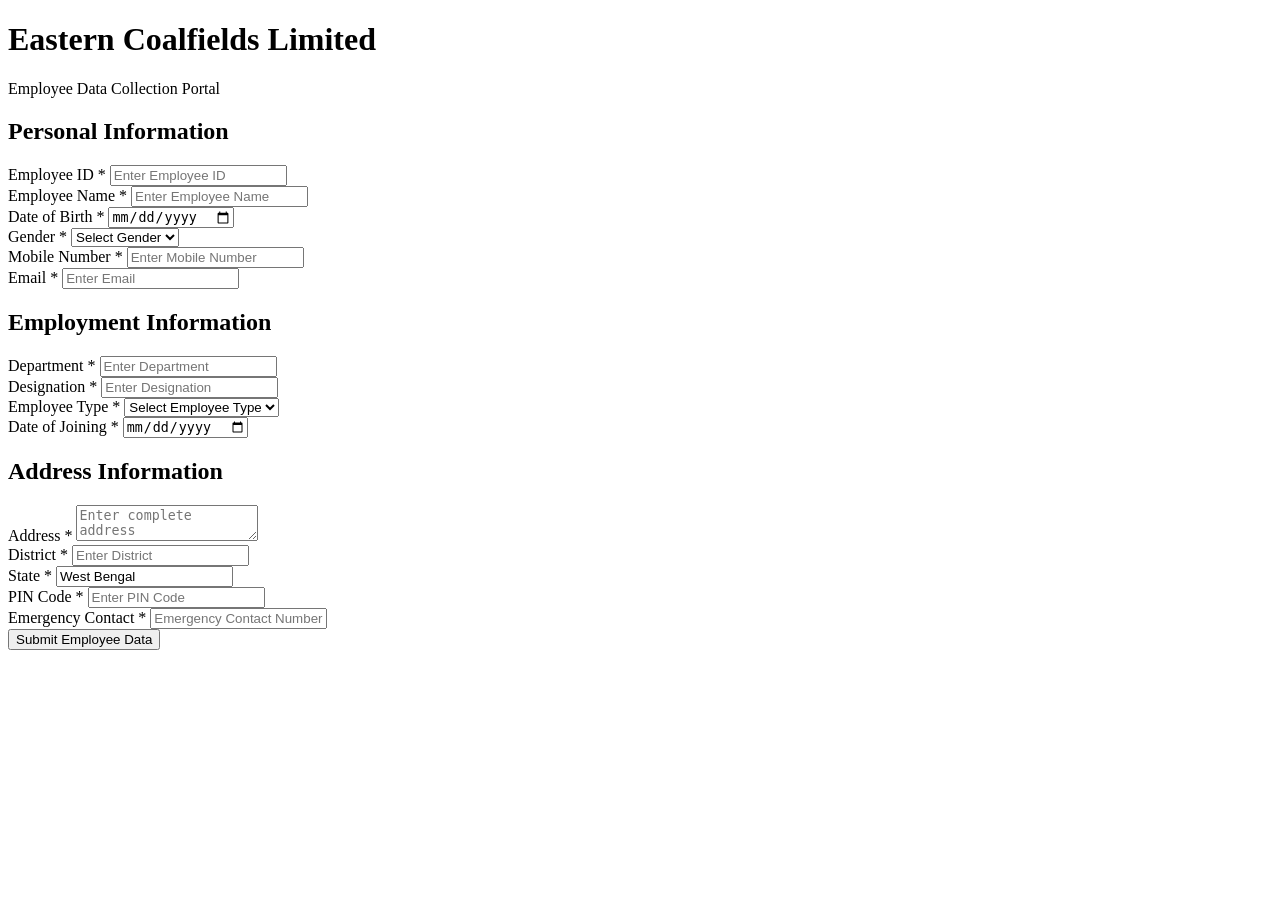
==== templates/index.html @ 5956aa40 "Update database connection and employee form" ====
<!DOCTYPE html>
<html lang="en">

<head>
    <meta charset="UTF-8">
    <meta name="viewport" content="width=device-width, initial-scale=1.0">
    <title>ECL Employee Data Collection</title>

    <link rel="stylesheet"
          href="{{ url_for('static', filename='style.css') }}">
</head>

<body>

<div class="container">

    <div class="header">
        <h1>Eastern Coalfields Limited</h1>
        <p>Employee Data Collection Portal</p>
    </div>


    <form action="/submit" method="POST">

        <!-- Personal Information -->
        <h2>Personal Information</h2>

        <div class="form-grid">

            <div class="form-group">
                <label>Employee ID *</label>
                <input
                    type="text"
                    name="employee_id"
                    placeholder="Enter Employee ID"
                    required
                >
            </div>


            <div class="form-group">
                <label>Employee Name *</label>
                <input
                    type="text"
                    name="employee_name"
                    placeholder="Enter Employee Name"
                    required
                >
            </div>


            <div class="form-group">
                <label>Date of Birth *</label>
                <input
                    type="date"
                    name="dob"
                    required
                >
            </div>


            <div class="form-group">
                <label>Gender *</label>
                <select name="gender" required>
                    <option value="" disabled selected>
                        Select Gender
                    </option>

                    <option value="Male">
                        Male
                    </option>

                    <option value="Female">
                        Female
                    </option>

                    <option value="Other">
                        Other
                    </option>
                </select>
            </div>


            <div class="form-group">
                <label>Mobile Number *</label>
                <input
                    type="tel"
                    name="mobile"
                    placeholder="Enter Mobile Number"
                    required
                >
            </div>


            <div class="form-group">
                <label>Email *</label>
                <input
                    type="email"
                    name="email"
                    placeholder="Enter Email"
                    required
                >
            </div>

        </div>


        <!-- Employment Information -->
        <h2>Employment Information</h2>

        <div class="form-grid">

            <div class="form-group">
                <label>Department *</label>
                <input
                    type="text"
                    name="department"
                    placeholder="Enter Department"
                    required
                >
            </div>


            <div class="form-group">
                <label>Designation *</label>
                <input
                    type="text"
                    name="designation"
                    placeholder="Enter Designation"
                    required
                >
            </div>


            <div class="form-group">
                <label>Employee Type *</label>
                <select name="employee_type" required>
                    <option value="" disabled selected>
                        Select Employee Type
                    </option>

                    <option value="Permanent">
                        Permanent
                    </option>

                    <option value="Contract">
                        Contract
                    </option>

                    <option value="Trainee">
                        Trainee
                    </option>

                    <option value="Other">
                        Other
                    </option>
                </select>
            </div>


            <div class="form-group">
                <label>Date of Joining *</label>
                <input
                    type="date"
                    name="joining_date"
                    required
                >
            </div>

        </div>


        <!-- Address Information -->
        <h2>Address Information</h2>

        <div class="form-grid">

            <div class="form-group full">
                <label>Address *</label>

                <textarea
                    name="address"
                    placeholder="Enter complete address"
                    required
                ></textarea>
            </div>


            <div class="form-group">
                <label>District *</label>
                <input
                    type="text"
                    name="district"
                    placeholder="Enter District"
                    required
                >
            </div>


            <div class="form-group">
                <label>State *</label>
                <input
                    type="text"
                    name="state"
                    value="West Bengal"
                    required
                >
            </div>


            <div class="form-group">
                <label>PIN Code *</label>
                <input
                    type="text"
                    name="pin_code"
                    placeholder="Enter PIN Code"
                    required
                >
            </div>


            <div class="form-group">
                <label>Emergency Contact *</label>
                <input
                    type="tel"
                    name="emergency_contact"
                    placeholder="Emergency Contact Number"
                    required
                >
            </div>

        </div>


        <!-- Submit -->
        <div class="submit-section">

            <button type="submit">
                Submit Employee Data
            </button>

        </div>

    </form>

</div>

</body>
</html>
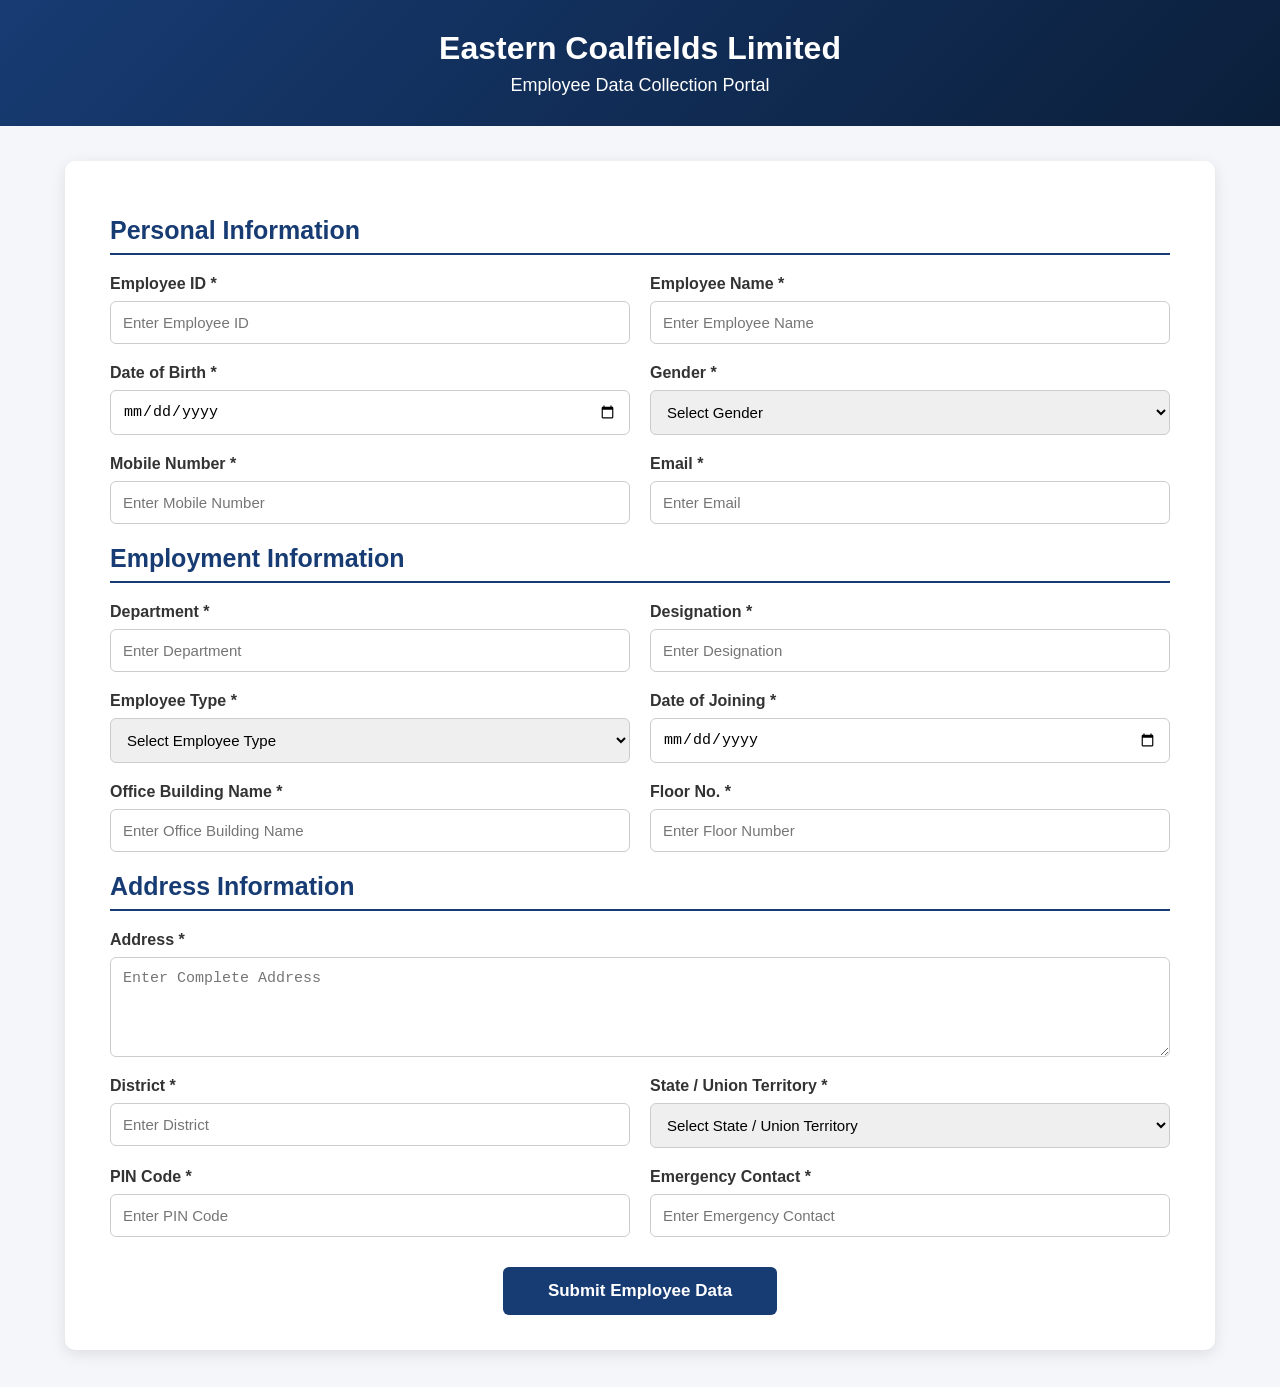
==== commit 6481fa50: "Add office building and floor fields" ====
--- a/templates/index.html
+++ b/templates/index.html
@@ -1,249 +1,478 @@
 <!DOCTYPE html>
 <html lang="en">
-
 <head>
     <meta charset="UTF-8">
     <meta name="viewport" content="width=device-width, initial-scale=1.0">
+
     <title>ECL Employee Data Collection</title>
 
-    <link rel="stylesheet"
-          href="{{ url_for('static', filename='style.css') }}">
+    <style>
+        * {
+            box-sizing: border-box;
+            margin: 0;
+            padding: 0;
+        }
+
+        body {
+            font-family: Arial, sans-serif;
+            background-color: #f4f6f9;
+            color: #333;
+        }
+
+        .header {
+            background: linear-gradient(135deg, #173b73, #0b1f3a);
+            color: white;
+            text-align: center;
+            padding: 30px 20px;
+        }
+
+        .header h1 {
+            font-size: 32px;
+            margin-bottom: 8px;
+        }
+
+        .header p {
+            font-size: 18px;
+        }
+
+        .container {
+            max-width: 1150px;
+            margin: 35px auto;
+            background: white;
+            padding: 35px 45px;
+            border-radius: 10px;
+            box-shadow: 0 4px 15px rgba(0, 0, 0, 0.1);
+        }
+
+        .section-title {
+            color: #173b73;
+            font-size: 25px;
+            margin: 20px 0 20px;
+            padding-bottom: 8px;
+            border-bottom: 2px solid #173b73;
+        }
+
+        .form-grid {
+            display: grid;
+            grid-template-columns: 1fr 1fr;
+            gap: 20px;
+        }
+
+        .form-group {
+            display: flex;
+            flex-direction: column;
+        }
+
+        .form-group label {
+            font-weight: bold;
+            margin-bottom: 8px;
+            color: #333;
+        }
+
+        .form-group input,
+        .form-group select,
+        .form-group textarea {
+            width: 100%;
+            padding: 12px;
+            border: 1px solid #ccc;
+            border-radius: 6px;
+            font-size: 15px;
+            outline: none;
+        }
+
+        .form-group input:focus,
+        .form-group select:focus,
+        .form-group textarea:focus {
+            border-color: #173b73;
+        }
+
+        textarea {
+            resize: vertical;
+            min-height: 100px;
+        }
+
+        .full-width {
+            grid-column: 1 / -1;
+        }
+
+        .submit-container {
+            text-align: center;
+            margin-top: 30px;
+        }
+
+        .submit-btn {
+            background-color: #173b73;
+            color: white;
+            border: none;
+            padding: 14px 45px;
+            font-size: 17px;
+            font-weight: bold;
+            border-radius: 6px;
+            cursor: pointer;
+        }
+
+        .submit-btn:hover {
+            background-color: #0b1f3a;
+        }
+
+        @media (max-width: 768px) {
+            .container {
+                margin: 20px;
+                padding: 25px 20px;
+            }
+
+            .form-grid {
+                grid-template-columns: 1fr;
+            }
+
+            .full-width {
+                grid-column: auto;
+            }
+
+            .header h1 {
+                font-size: 26px;
+            }
+
+            .header p {
+                font-size: 16px;
+            }
+        }
+    </style>
 </head>
 
 <body>
 
-<div class="container">
-
+    <!-- Header -->
     <div class="header">
         <h1>Eastern Coalfields Limited</h1>
         <p>Employee Data Collection Portal</p>
     </div>
 
-
-    <form action="/submit" method="POST">
-
-        <!-- Personal Information -->
-        <h2>Personal Information</h2>
-
-        <div class="form-grid">
-
-            <div class="form-group">
-                <label>Employee ID *</label>
-                <input
-                    type="text"
-                    name="employee_id"
-                    placeholder="Enter Employee ID"
-                    required
-                >
+    <!-- Main Container -->
+    <div class="container">
+
+        <form action="/submit" method="POST">
+
+            <!-- Personal Information -->
+            <h2 class="section-title">Personal Information</h2>
+
+            <div class="form-grid">
+
+                <!-- Employee ID -->
+                <div class="form-group">
+                    <label for="employee_id">Employee ID *</label>
+                    <input
+                        type="text"
+                        id="employee_id"
+                        name="employee_id"
+                        placeholder="Enter Employee ID"
+                        required>
+                </div>
+
+                <!-- Employee Name -->
+                <div class="form-group">
+                    <label for="employee_name">Employee Name *</label>
+                    <input
+                        type="text"
+                        id="employee_name"
+                        name="employee_name"
+                        placeholder="Enter Employee Name"
+                        required>
+                </div>
+
+                <!-- Date of Birth -->
+                <div class="form-group">
+                    <label for="dob">Date of Birth *</label>
+                    <input
+                        type="date"
+                        id="dob"
+                        name="dob"
+                        required>
+                </div>
+
+                <!-- Gender -->
+                <div class="form-group">
+                    <label for="gender">Gender *</label>
+                    <select
+                        id="gender"
+                        name="gender"
+                        required>
+
+                        <option value="" disabled selected>
+                            Select Gender
+                        </option>
+
+                        <option value="Male">Male</option>
+                        <option value="Female">Female</option>
+                        <option value="Other">Other</option>
+
+                    </select>
+                </div>
+
+                <!-- Mobile Number -->
+                <div class="form-group">
+                    <label for="mobile_number">Mobile Number *</label>
+                    <input
+                        type="tel"
+                        id="mobile_number"
+                        name="mobile_number"
+                        placeholder="Enter Mobile Number"
+                        pattern="[0-9]{10}"
+                        maxlength="10"
+                        minlength="10"
+                        required>
+                </div>
+
+                <!-- Email -->
+                <div class="form-group">
+                    <label for="email">Email *</label>
+                    <input
+                        type="email"
+                        id="email"
+                        name="email"
+                        placeholder="Enter Email"
+                        required>
+                </div>
+
             </div>
 
 
-            <div class="form-group">
-                <label>Employee Name *</label>
-                <input
-                    type="text"
-                    name="employee_name"
-                    placeholder="Enter Employee Name"
-                    required
-                >
+            <!-- Employment Information -->
+            <h2 class="section-title">Employment Information</h2>
+
+            <div class="form-grid">
+
+                <!-- Department -->
+                <div class="form-group">
+                    <label for="department">Department *</label>
+                    <input
+                        type="text"
+                        id="department"
+                        name="department"
+                        placeholder="Enter Department"
+                        required>
+                </div>
+
+                <!-- Designation -->
+                <div class="form-group">
+                    <label for="designation">Designation *</label>
+                    <input
+                        type="text"
+                        id="designation"
+                        name="designation"
+                        placeholder="Enter Designation"
+                        required>
+                </div>
+
+                <!-- Employee Type -->
+                <div class="form-group">
+                    <label for="employee_type">Employee Type *</label>
+                    <select
+                        id="employee_type"
+                        name="employee_type"
+                        required>
+
+                        <option value="" disabled selected>
+                            Select Employee Type
+                        </option>
+
+                        <option value="Permanent">Permanent</option>
+                        <option value="Contract">Contract</option>
+                        <option value="Trainee">Trainee</option>
+
+                    </select>
+                </div>
+
+                <!-- Date of Joining -->
+                <div class="form-group">
+                    <label for="date_of_joining">Date of Joining *</label>
+                    <input
+                        type="date"
+                        id="date_of_joining"
+                        name="date_of_joining"
+                        required>
+                </div>
+
+                <!-- Office Building Name -->
+                <div class="form-group">
+                    <label for="office_building_name">
+                        Office Building Name *
+                    </label>
+
+                    <input
+                        type="text"
+                        id="office_building_name"
+                        name="office_building_name"
+                        placeholder="Enter Office Building Name"
+                        required>
+                </div>
+
+                <!-- Floor Number -->
+                <div class="form-group">
+                    <label for="floor_no">Floor No. *</label>
+
+                    <input
+                        type="text"
+                        id="floor_no"
+                        name="floor_no"
+                        placeholder="Enter Floor Number"
+                        required>
+                </div>
+
             </div>
 
 
-            <div class="form-group">
-                <label>Date of Birth *</label>
-                <input
-                    type="date"
-                    name="dob"
-                    required
-                >
+            <!-- Address Information -->
+            <h2 class="section-title">Address Information</h2>
+
+            <div class="form-grid">
+
+                <!-- Address -->
+                <div class="form-group full-width">
+                    <label for="address">Address *</label>
+
+                    <textarea
+                        id="address"
+                        name="address"
+                        placeholder="Enter Complete Address"
+                        required></textarea>
+                </div>
+
+                <!-- District -->
+                <div class="form-group">
+                    <label for="district">District *</label>
+
+                    <input
+                        type="text"
+                        id="district"
+                        name="district"
+                        placeholder="Enter District"
+                        required>
+                </div>
+
+                <!-- State -->
+                <div class="form-group">
+                  <label for="state">State / Union Territory *</label>
+
+                  <select
+                     id="state"
+                     name="state"
+                     required>
+
+                      <option value="" disabled selected>
+                          Select State / Union Territory
+                      </option>
+
+                      <!-- States -->
+                      <option value="Andhra Pradesh">Andhra Pradesh</option>
+                      <option value="Arunachal Pradesh">Arunachal Pradesh</option>
+                      <option value="Assam">Assam</option>
+                      <option value="Bihar">Bihar</option>
+                      <option value="Chhattisgarh">Chhattisgarh</option>
+                      <option value="Goa">Goa</option>
+                      <option value="Gujarat">Gujarat</option>
+                      <option value="Haryana">Haryana</option>
+                      <option value="Himachal Pradesh">Himachal Pradesh</option>
+                      <option value="Jharkhand">Jharkhand</option>
+                      <option value="Karnataka">Karnataka</option>
+                      <option value="Kerala">Kerala</option>
+                      <option value="Madhya Pradesh">Madhya Pradesh</option>
+                      <option value="Maharashtra">Maharashtra</option>
+                      <option value="Manipur">Manipur</option>
+                      <option value="Meghalaya">Meghalaya</option>
+                      <option value="Mizoram">Mizoram</option>
+                      <option value="Nagaland">Nagaland</option>
+                      <option value="Odisha">Odisha</option>
+                      <option value="Punjab">Punjab</option>
+                      <option value="Rajasthan">Rajasthan</option>
+                      <option value="Sikkim">Sikkim</option>
+                      <option value="Tamil Nadu">Tamil Nadu</option>
+                      <option value="Telangana">Telangana</option>
+                      <option value="Tripura">Tripura</option>
+                      <option value="Uttar Pradesh">Uttar Pradesh</option>
+                      <option value="Uttarakhand">Uttarakhand</option>
+                      <option value="West Bengal">West Bengal</option>
+
+                     <!-- Union Territories -->
+                      <option value="Andaman and Nicobar Islands">
+                          Andaman and Nicobar Islands
+                      </option>
+
+                      <option value="Chandigarh">
+                         Chandigarh
+                      </option>
+
+                      <option value="Dadra and Nagar Haveli and Daman and Diu">
+                        Dadra and Nagar Haveli and Daman and Diu
+                      </option>
+
+                      <option value="Delhi">
+                       Delhi
+                      </option>
+
+                      <option value="Jammu and Kashmir">
+                      Jammu and Kashmir
+                      </option>
+
+                      <option value="Ladakh">
+                       Ladakh
+                      </option>
+
+                      <option value="Lakshadweep">
+                      Lakshadweep
+                      </option>
+
+                      <option value="Puducherry">
+                      Puducherry
+                      </option>
+
+                    </select>
+                </div>
+                <!-- PIN Code -->
+                <div class="form-group">
+                    <label for="pin_code">PIN Code *</label>
+
+                    <input
+                        type="text"
+                        id="pin_code"
+                        name="pin_code"
+                        placeholder="Enter PIN Code"
+                        pattern="[0-9]{6}"
+                        minlength="6"
+                        maxlength="6"
+                        required>
+                </div>
+
+                <!-- Emergency Contact -->
+                <div class="form-group">
+                    <label for="emergency_contact">
+                        Emergency Contact *
+                    </label>
+
+                    <input
+                        type="tel"
+                        id="emergency_contact"
+                        name="emergency_contact"
+                        placeholder="Enter Emergency Contact"
+                        pattern="[0-9]{10}"
+                        minlength="10"
+                        maxlength="10"
+                        required>
+                </div>
+
             </div>
 
 
-            <div class="form-group">
-                <label>Gender *</label>
-                <select name="gender" required>
-                    <option value="" disabled selected>
-                        Select Gender
-                    </option>
-
-                    <option value="Male">
-                        Male
-                    </option>
-
-                    <option value="Female">
-                        Female
-                    </option>
-
-                    <option value="Other">
-                        Other
-                    </option>
-                </select>
+            <!-- Submit Button -->
+            <div class="submit-container">
+                <button type="submit" class="submit-btn">
+                    Submit Employee Data
+                </button>
             </div>
 
-
-            <div class="form-group">
-                <label>Mobile Number *</label>
-                <input
-                    type="tel"
-                    name="mobile"
-                    placeholder="Enter Mobile Number"
-                    required
-                >
-            </div>
-
-
-            <div class="form-group">
-                <label>Email *</label>
-                <input
-                    type="email"
-                    name="email"
-                    placeholder="Enter Email"
-                    required
-                >
-            </div>
-
-        </div>
-
-
-        <!-- Employment Information -->
-        <h2>Employment Information</h2>
-
-        <div class="form-grid">
-
-            <div class="form-group">
-                <label>Department *</label>
-                <input
-                    type="text"
-                    name="department"
-                    placeholder="Enter Department"
-                    required
-                >
-            </div>
-
-
-            <div class="form-group">
-                <label>Designation *</label>
-                <input
-                    type="text"
-                    name="designation"
-                    placeholder="Enter Designation"
-                    required
-                >
-            </div>
-
-
-            <div class="form-group">
-                <label>Employee Type *</label>
-                <select name="employee_type" required>
-                    <option value="" disabled selected>
-                        Select Employee Type
-                    </option>
-
-                    <option value="Permanent">
-                        Permanent
-                    </option>
-
-                    <option value="Contract">
-                        Contract
-                    </option>
-
-                    <option value="Trainee">
-                        Trainee
-                    </option>
-
-                    <option value="Other">
-                        Other
-                    </option>
-                </select>
-            </div>
-
-
-            <div class="form-group">
-                <label>Date of Joining *</label>
-                <input
-                    type="date"
-                    name="joining_date"
-                    required
-                >
-            </div>
-
-        </div>
-
-
-        <!-- Address Information -->
-        <h2>Address Information</h2>
-
-        <div class="form-grid">
-
-            <div class="form-group full">
-                <label>Address *</label>
-
-                <textarea
-                    name="address"
-                    placeholder="Enter complete address"
-                    required
-                ></textarea>
-            </div>
-
-
-            <div class="form-group">
-                <label>District *</label>
-                <input
-                    type="text"
-                    name="district"
-                    placeholder="Enter District"
-                    required
-                >
-            </div>
-
-
-            <div class="form-group">
-                <label>State *</label>
-                <input
-                    type="text"
-                    name="state"
-                    value="West Bengal"
-                    required
-                >
-            </div>
-
-
-            <div class="form-group">
-                <label>PIN Code *</label>
-                <input
-                    type="text"
-                    name="pin_code"
-                    placeholder="Enter PIN Code"
-                    required
-                >
-            </div>
-
-
-            <div class="form-group">
-                <label>Emergency Contact *</label>
-                <input
-                    type="tel"
-                    name="emergency_contact"
-                    placeholder="Emergency Contact Number"
-                    required
-                >
-            </div>
-
-        </div>
-
-
-        <!-- Submit -->
-        <div class="submit-section">
-
-            <button type="submit">
-                Submit Employee Data
-            </button>
-
-        </div>
-
-    </form>
-
-</div>
+        </form>
+
+    </div>
 
 </body>
 </html>
